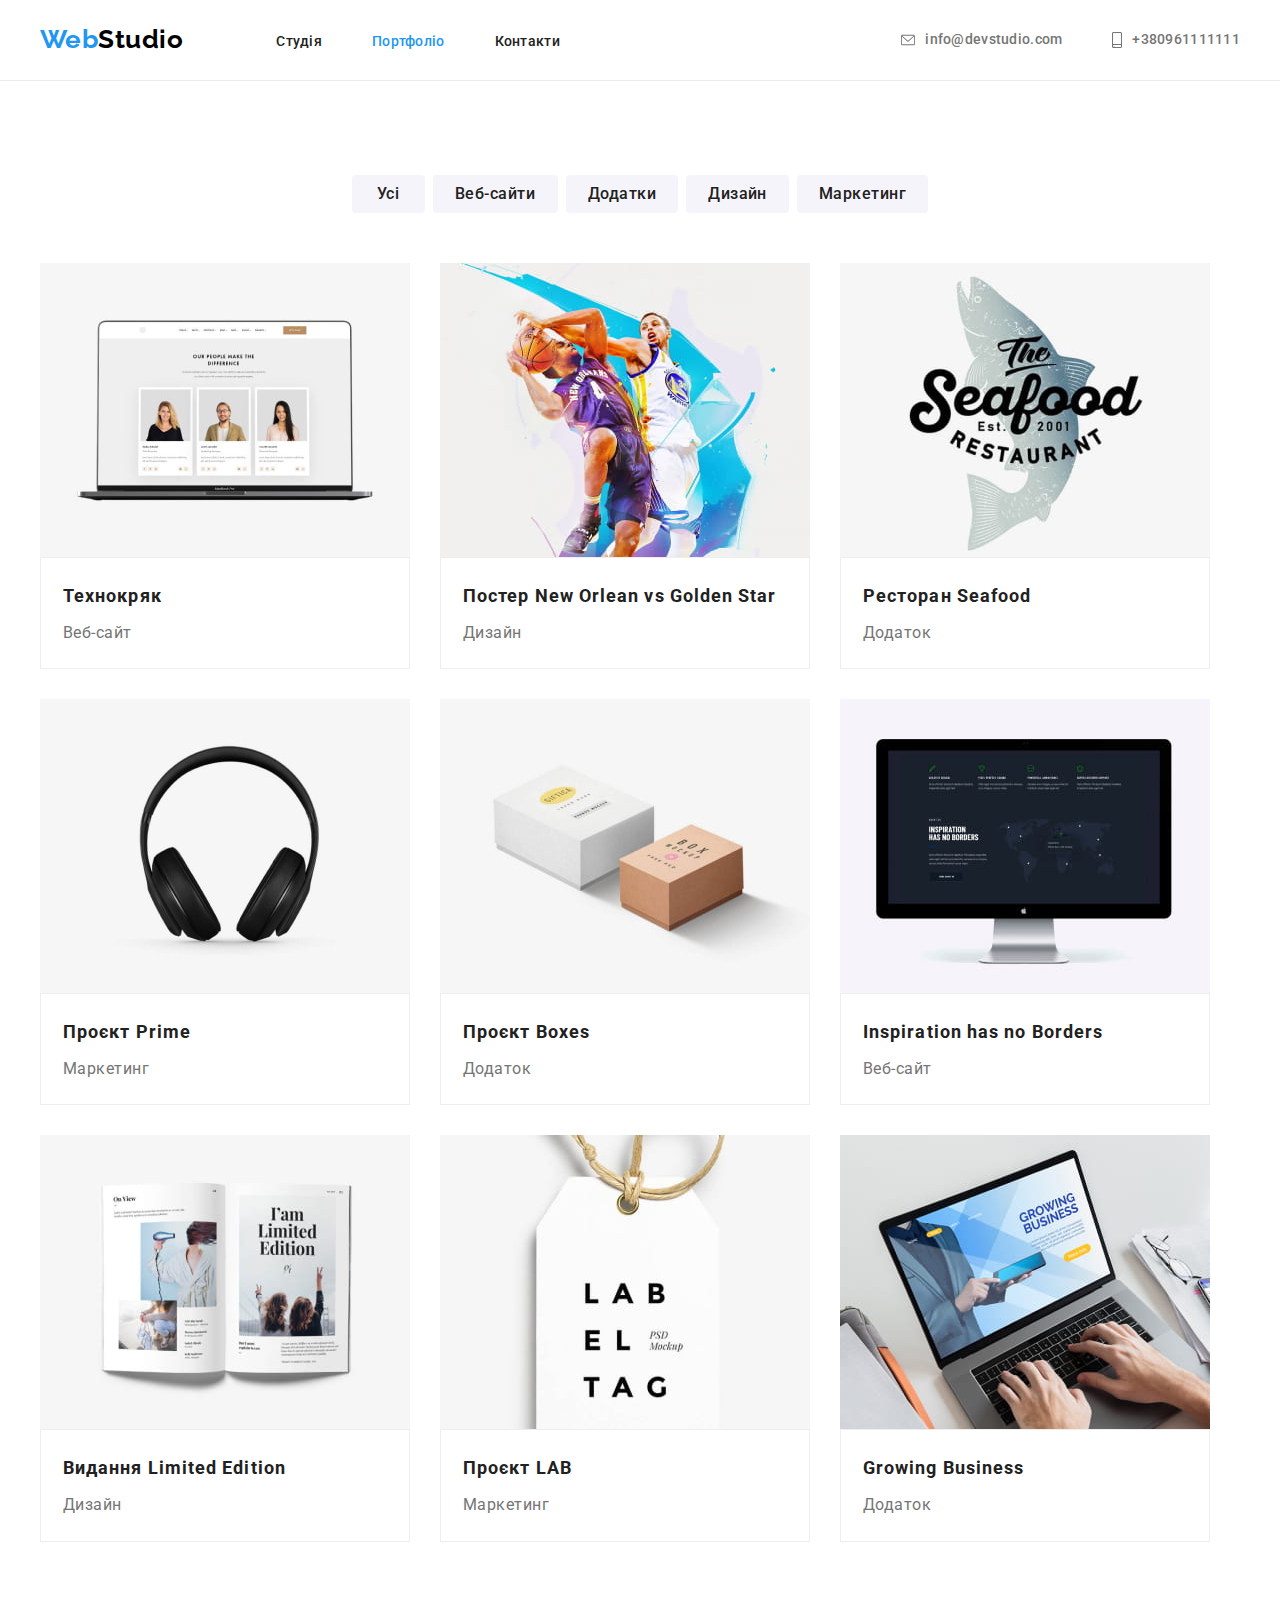
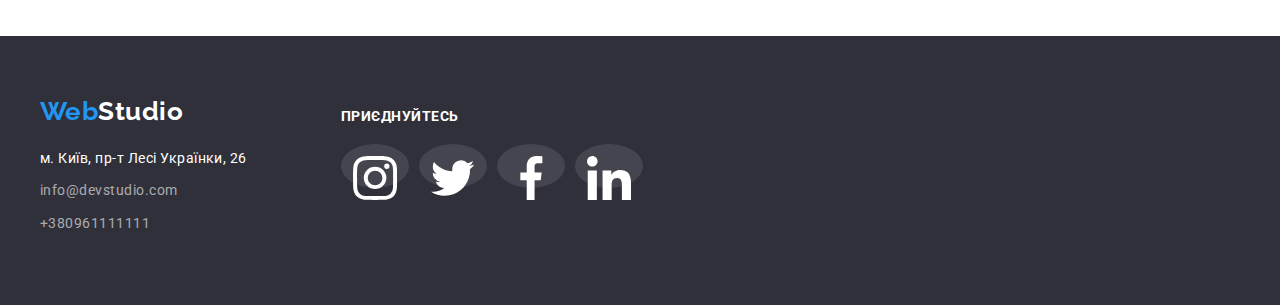
==== portfolio.html @ 8eee37da "first commit" ====
<!DOCTYPE html>
<html lang="en">
  <head>
    <meta charset="UTF-8" />
    <meta http-equiv="X-UA-Compatible" content="IE=edge" />
    <meta name="viewport" content="width=device-width, initial-scale=1.0" />

    <title>Portfolio</title>
    <link
      href="https://fonts.googleapis.com/css2?family=Raleway:wght@700&family=Roboto:wght@400;500;700;900&display=swap"
      rel="stylesheet"
    />
    <link
      rel="stylesheet"
      href="https://cdnjs.cloudflare.com/ajax/libs/modern-normalize/1.1.0/modern-normalize.min.css"
      integrity="sha512-wpPYUAdjBVSE4KJnH1VR1HeZfpl1ub8YT/NKx4PuQ5NmX2tKuGu6U/JRp5y+Y8XG2tV+wKQpNHVUX03MfMFn9Q=="
      crossorigin="anonymous"
      referrerpolicy="no-referrer"
    />
    <link rel="stylesheet" href="./css/styles.css" />
  </head>
  <body>
    <header class="site-header">
      <div class="container link-header">
        <nav class="nav general-nav">
          <a class="logo" href="./index.html"
            ><p><span class="logo-web">Web</span>Studio</p></a
          >
          <ul class="site-nav general-nav">
            <li class="nav-list">
              <a class="nav-link" href="./index.html">Студія</a>
            </li>
            <li class="nav-list">
              <a class="nav-link current" href="./portfolio.html">Портфоліо</a>
            </li>
            <li class="nav-list">
              <a class="nav-link" href="">Контакти</a>
            </li>
          </ul>
        </nav>

        <ul class="header-contacts">
          <li class="contact">
            <a href="mailto:info@devstudio.com" class="contact-info link">
              <svg class="icon-envelope icon" width="16" height="12">
                <use href="./images/icons.svg#icon-envelope"></use>
              </svg>
              <p>info@devstudio.com</p>
            </a>
          </li>
          <li class="contact">
            <a href="tel:+380961111111" class="contact-info link">
              <svg class="icon-smartphone icon" width="10" height="16">
                <use href="./images/icons.svg#icon-smartphone"></use>
              </svg>
              <p>+380961111111</p></a
            >
          </li>
        </ul>
      </div>
    </header>

    <main>
      <section class="section">
        <h1 class="visually-hidden">Приклади наших робіт</h1>
        <div class="container">
          <div class="btn">
            <ul class="portfolio-buttons">
              <li class="portfolio-list">
                <button type="button" class="button examples all">Усі</button>
              </li>
              <li>
                <button type="button" class="button examples web">Веб-сайти</button>
              </li>
              <li>
                <button type="button" class="button examples applications">Додатки</button>
              </li>
              <li>
                <button type="button" class="button examples design">Дизайн</button>
              </li>
              <li>
                <button type="button" class="button examples marketing">Маркетинг</button>
              </li>
            </ul>
          </div>

          <ul class="examples-img">
            <li class="example-list">
              <a class="examples-link" href="">
                <div class="img-portfolio-overlay">
                  <img
                    class="img-portfolio"
                    src="./images/technoquackcompr.jpg"
                    alt="laptop with website on monitor"
                    width="370"
                    height="294"
                  />

                  <div class="overlay">
                    <p class="titl-overlay">
                      Ресурс пропонує комплексні пропозиції з різним рівнем функціоналу та сервісів.
                      Все це дозволить відвідувачу отримати вичерпні відомості про компанію чи
                      приватну особу.
                    </p>
                  </div>
                </div>

                <div class="list-portfolio">
                  <h2 class="titl-portfolio">Технокряк</h2>
                  <p class="descr-type">Веб-сайт</p>
                </div>
              </a>
            </li>
            <li class="example-list">
              <a class="examples-link" href="">
                <div class="img-portfolio-overlay">
                  <img
                    class="img-portfolio"
                    src="./images/postercompr.jpg"
                    alt="poster with basketball players"
                    width="370"
                    height="294"
                  />
                  <div class="overlay">
                    <p class="titl-overlay">
                      Ресурс пропонує комплексні пропозиції з різним рівнем функціоналу та сервісів.
                      Все це дозволить відвідувачу отримати вичерпні відомості про компанію чи
                      приватну особу.
                    </p>
                  </div>
                </div>

                <div class="list-portfolio">
                  <h2 class="titl-portfolio">Постер New Orlean vs Golden Star</h2>
                  <p class="descr-type">Дизайн</p>
                </div>
              </a>
            </li>
            <li class="example-list">
              <a class="examples-link" href="">
                <div class="img-portfolio-overlay">
                  <img
                    class="img-portfolio"
                    src="./images/restaurantcompr.jpg"
                    alt="restaurant logo"
                    width="370"
                    height="294"
                  />
                  <div class="overlay">
                    <p class="titl-overlay">
                      Ресурс пропонує комплексні пропозиції з різним рівнем функціоналу та сервісів.
                      Все це дозволить відвідувачу отримати вичерпні відомості про компанію чи
                      приватну особу.
                    </p>
                  </div>
                </div>

                <div class="list-portfolio">
                  <h2 class="titl-portfolio">Ресторан Seafood</h2>
                  <p class="descr-type">Додаток</p>
                </div>
              </a>
            </li>
            <li class="example-list">
              <a class="examples-link" href="">
                <div class="img-portfolio-overlay">
                  <img
                    class="img-portfolio"
                    src="./images/primecompr.jpg"
                    alt="headphone"
                    width="370"
                    height="294"
                  />
                  <div class="overlay">
                    <p class="titl-overlay">
                      Ресурс пропонує комплексні пропозиції з різним рівнем функціоналу та сервісів.
                      Все це дозволить відвідувачу отримати вичерпні відомості про компанію чи
                      приватну особу.
                    </p>
                  </div>
                </div>

                <div class="list-portfolio">
                  <h2 class="titl-portfolio">Проєкт Prime</h2>
                  <p class="descr-type">Маркетинг</p>
                </div>
              </a>
            </li>
            <li class="example-list">
              <a class="examples-link" href="">
                <div class="img-portfolio-overlay">
                  <img
                    class="img-portfolio"
                    src="./images/boxescompr.jpg"
                    alt="two packing boxes"
                    width="370"
                    height="294"
                  />
                  <div class="overlay">
                    <p class="titl-overlay">
                      Ресурс пропонує комплексні пропозиції з різним рівнем функціоналу та сервісів.
                      Все це дозволить відвідувачу отримати вичерпні відомості про компанію чи
                      приватну особу.
                    </p>
                  </div>
                </div>

                <div class="list-portfolio">
                  <h2 class="titl-portfolio">Проєкт Boxes</h2>
                  <p class="descr-type">Додаток</p>
                </div>
              </a>
            </li>
            <li class="example-list">
              <a class="examples-link" href="">
                <div class="img-portfolio-overlay">
                  <img
                    class="img-portfolio"
                    src="./images/borderscompr.jpg"
                    alt="Apple computer"
                    width="370"
                    height="294"
                  />
                  <div class="overlay">
                    <p class="titl-overlay">
                      Ресурс пропонує комплексні пропозиції з різним рівнем функціоналу та сервісів.
                      Все це дозволить відвідувачу отримати вичерпні відомості про компанію чи
                      приватну особу.
                    </p>
                  </div>
                </div>

                <div class="list-portfolio">
                  <h2 class="titl-portfolio">Inspiration has no Borders</h2>
                  <p class="descr-type">Веб-сайт</p>
                </div>
              </a>
            </li>
            <li class="example-list">
              <a class="examples-link" href="">
                <div class="img-portfolio-overlay">
                  <img
                    class="img-portfolio"
                    src="./images/editioncompr.jpg"
                    alt="magazine spread"
                    width="370"
                    height="294"
                  />
                  <div class="overlay">
                    <p class="titl-overlay">
                      Ресурс пропонує комплексні пропозиції з різним рівнем функціоналу та сервісів.
                      Все це дозволить відвідувачу отримати вичерпні відомості про компанію чи
                      приватну особу.
                    </p>
                  </div>
                </div>

                <div class="list-portfolio">
                  <h2 class="titl-portfolio">Видання Limited Edition</h2>
                  <p class="descr-type">Дизайн</p>
                </div>
              </a>
            </li>
            <li class="example-list">
              <a class="examples-link" href="">
                <div class="img-portfolio-overlay">
                  <img
                    class="img-portfolio"
                    src="./images/labcompr.jpg"
                    alt="label"
                    width="370"
                    height="294"
                  />
                  <div class="overlay">
                    <p class="titl-overlay">
                      Ресурс пропонує комплексні пропозиції з різним рівнем функціоналу та сервісів.
                      Все це дозволить відвідувачу отримати вичерпні відомості про компанію чи
                      приватну особу.
                    </p>
                  </div>
                </div>

                <div class="list-portfolio">
                  <h2 class="titl-portfolio">Проєкт LAB</h2>
                  <p class="descr-type">Маркетинг</p>
                </div>
              </a>
            </li>
            <li class="example-list">
              <a class="examples-link" href="">
                <div class="img-portfolio-overlay">
                  <img
                    class="img-portfolio"
                    src="./images/growingcompr.jpg"
                    alt="workplace with laptop"
                    width="370"
                    height="294"
                  />
                  <div class="overlay">
                    <p class="titl-overlay">
                      Ресурс пропонує комплексні пропозиції з різним рівнем функціоналу та сервісів.
                      Все це дозволить відвідувачу отримати вичерпні відомості про компанію чи
                      приватну особу.
                    </p>
                  </div>
                </div>

                <div class="list-portfolio">
                  <h2 class="titl-portfolio">Growing Business</h2>
                  <p class="descr-type">Додаток</p>
                </div>
              </a>
            </li>
          </ul>
        </div>
      </section>
    </main>

    <footer class="footer-general">
      <div class="container footer-site">
        <div class="footer-primary">
          <a href="./index.html" class="logo-footer"
            ><p><span class="logo-web">Web</span>Studio</p></a
          >
          <address class="contact">
            <ul class="contacts-footer">
              <li class="contact-list">
                <p class="contact-descr">м. Київ, пр-т Лесі Українки, 26</p>
              </li>
              <li class="contact-list">
                <a href="mailto:info@devstudio.com" class="contact-footer">info@devstudio.com</a>
              </li>
              <li class="contact-list">
                <a href="tel:+380961111111" class="contact-footer">+380961111111</a>
              </li>
            </ul>
          </address>
        </div>

        <div class="foter-secondary">
          <h2 class="visually-hidden">Знаходьте нас в соцмережах!</h2>
          <h3 class="footer-titl">приєднуйтесь</h3>
          <div class="footer-social-conteiner">
            <ul class="footer-social">
              <li class="social-link-footer">
                <a class="icon-link-footer" href="https://www.instagram.com/" target="_blank">
                  <svg class="footer-icon" width="44" height="44">
                    <use href="./images/icons.svg#icon-instagram"></use>
                  </svg>
                </a>
              </li>
              <li class="social-link-footer">
                <a href="https://twitter.com/login?lang=ru" target="_blank">
                  <svg class="footer-icon" width="44" height="44">
                    <use href="./images/icons.svg#icon-Vectorbeard"></use>
                  </svg>
                </a>
              </li>
              <li class="social-link-footer">
                <a href="https://facebook.com/" target="_blank">
                  <svg class="footer-icon" width="44" height="44">
                    <use href="./images/icons.svg#icon-facebook"></use>
                  </svg>
                </a>
              </li>
              <li class="social-link-footer">
                <a href="https://ua.linkedin.com/" target="_blank">
                  <svg class="footer-icon" width="44" height="44">
                    <use href="./images/icons.svg#icon-linkedin"></use>
                  </svg>
                </a>
              </li>
            </ul>
          </div>
        </div>
      </div>
    </footer>
  </body>
</html>
---- css/styles.css ----
html {
    box-sizing: border-box;
}


:root {
    --praymare-text-color: #757575;
    --title-text-color: #212121;
    --logo-akcent-color: #2196F3;
    --praymary-background-color: #FFFFFF;
    --button-background-color: #F5F4FA;
    --portfolio-border-color: #EEEEEE;
    --header-border-color: #ECECEC;
    --logo-text-color: #000000;
    --hero-background-color: #C4C4C4;
    --footer-color: #2F303A;
    --icon-color: #AFB1B8;
    --social-footer-background: rgba(255, 255, 255, 0.1);
    


}
body {
    margin: 0;
    letter-spacing: 0.03em;
    font-family: Roboto, sans-serif;
    background-color:var(--praymary-background-color);
    color:var(--praymare-text-color);
}

h2,
h3,
h4,
ul,
p {
    margin: 0;
}

.section {
    padding-bottom: 94px;
    padding-top: 94px;
}

.container {
    width: 1200px;
    padding-right: 15px;
    padding-left: 15px;
    margin-left: auto;
    margin-right: auto;
}


/* скрыть h2 Переваги компанії, Портфолио */
.visually-hidden {
    position: absolute;
    width: 1px;
    height: 1px;
    margin: -1px;
    border: 0;
    padding: 0;

    white-space: nowrap;
    clip-path: inset(100%);
    clip: rect(0 0 0 0);
    overflow: hidden;
}


/* Убираем подчёркивание */
.site-nav,
.portfolio-buttons,
.examples-img,
.contacts-footer,
.main-benefits,
.main-work,
.team {
    list-style: none;
}

.nav .logo,
.footer-general .logo-footer,
.examples-img .examples-link,
.header-contacts .contact-info {
    text-decoration: none;
}


/* зміна кольору при наведенні курсору */
/* .header-contacts .contact-info:hover, */
.link:hover,
.link:focus,
.link:active,
.header-contacts .current,
.site-nav .nav-link:hover,
.site-nav .nav-link:focus, 
.site-nav .nav-link:active,
.site-nav.general-nav .current {
    color: var(--logo-akcent-color);
}

/* шапка, навигация */

.header-contacts .contact:nth-child(1) {
    margin-right: 50px;
}

.nav-link {
    padding: 32px 0;
}



.header-contacts {
    display: flex;
    align-items: center;
    margin-left: auto;
    padding-left: 0;
    list-style: none;
}

.contact-info.link {
    padding: 32px 0;    
}


.nav-list:not(:last-child) {
    margin-right: 50px;
}

.link-header {
    display: flex;
    padding-top: 0;
    padding-bottom: 0;
}

.site-header {
    border-bottom: 1px solid var(--header-border-color);
}

.link-conteiner {
    display: flex;
    justify-content: center;
}

.general-nav  {
    display: flex;
    align-items: center;
}


.logo {
    display: block;
    padding-top: 24px;
    padding-bottom: 25px;
    margin-right: 93px;
    margin-left: 0;

    font-family: Raleway, cursive;
    color: var(--logo-text-color);
    font-weight: 700;
    font-size: 26px;
    line-height: 1.2;
}

.logo-web {
    color: var(--logo-akcent-color);
}

.nav .nav-list {
    padding-left: 0;
}
.site-nav.general-nav {
    padding-left: 0;
}
.site-nav .nav-link{
    font-weight: 500;
    font-size: 14px;
    line-height: 1.14;
    letter-spacing: 0.02em;
    color:var(--title-text-color);
    text-decoration: none;
}

.contact-info {
    display: flex;
    align-items: center;
}
.icon-smartphone,
.icon-envelope {
    margin-right: 10px;
    fill: var(--praymare-text-color)
           
}
.contact-info:hover > .icon,
.contact-info:focus>.icon,
.contact-info:active>.icon {
    fill:var(--logo-akcent-color);
}

.contact-info {
    max-width: 161px;
    font-weight: 500;
    font-size: 14px;
    line-height: 1.14;
    letter-spacing: 0.02em;
    color: var(--praymare-text-color);
}

/* головна частина */
.section-hero {
    max-width: 1600px;
    margin-left: auto;
    margin-right: auto;
    background-color: var(--hero-background-color);
    background-image: linear-gradient(to right, rgba(47, 48, 58, 0.4), rgba(47, 48, 58, 0.4)), url(../images/ImgHW4compr.jpg);
    background-size: contain;
    background-position: center;

}

.hero {
    margin-bottom: 106px;
    padding-top: 200px;
    padding-bottom: 200px;
    text-align: center;
}

.title {
    width: 696px;
    margin-left: auto;
    margin-right: auto;
    margin-top: 0;
    margin-bottom: 30px;

    font-weight: 900;
    font-size: 44px;
    line-height: 1.36;
    text-transform: uppercase;
    text-align: center;
    letter-spacing: 0.06em;
    color:var(--praymary-background-color);
}
.button-title {
    border: none;
    padding: 10px 32px;
    cursor: pointer;
    min-width: 216px;

    box-shadow: 0px 4px 4px rgba(0, 0, 0, 0.15);
    border-radius: 4px;
    
    font-family: Roboto;
    font-weight: 700;
    font-size: 16px;
    line-height: 1.88;
    letter-spacing: 0.06em;
    color:var(--praymary-background-color);
    background:var(--logo-akcent-color);
   }

/* переваги */


.benefits-icon {
    width: 270px;
    height: 120px;
    padding: 25px 100px;
    margin-bottom: 30px;
    background-color: var(--button-background-color);
    border-radius: 4px;


}

.container.benefits-container {
    padding-top: 0;
    padding-bottom: 0;
}

.titl-benefits {
    margin-bottom: 10px;

    width: 270px;
    font-size: 14px;
    line-height: 1.14;
    color: var(--title-text-color);
    text-transform: uppercase;
}

.main-benefits li:not(:last-child) {
    margin-right: 30px;
}

.main-benefits {
    padding-left: 0;
    display: flex;
}

/* діяльність */

.work-section{
    padding-top: 82px;
}

.work-list {
    display: flex;
}
.main-work .work-list:not(:last-child) {
    margin-right: 30px;
}

.main-work {
    display: flex;
    padding-left: 0; 
}

.descr-benefits {
    width: 270px;
    font-size: 14px;
    line-height: 1.7;
}

/* команда */
.team .team-link {
    background-color: var(--praymary-background-color);
    box-shadow: 0px 2px 1px rgba(0, 0, 0, 0.2), 0px 1px 1px rgba(0, 0, 0, 0.14), 0px 1px 3px rgba(0, 0, 0, 0.12);
        border-radius: 0px 0px 4px 4px;
    padding-bottom: 30px;
}

.section.section-team {
    background-color: var(--button-background-color);
}

.team .team-link:not(:last-child) {
    margin-right: 30px;
}

.team {
    display: flex;
    padding-left: 0%;
    
}



.social-conteiner {
    display: flex;
    max-width: 206px;
    height: 44px;
    margin-left: auto;
    margin-right: auto;
}



.conteiner-team {
    display: inline-block;
    padding-top: 94px;
}

.titl-main {
    margin-bottom: 50px;
    font-size: 36px;
    line-height: 1.17;
    text-align: center;
    color: var(--title-text-color);
}



.team-icon {
    padding: 12px;
    fill:var(--icon-color);
 
}


.social-link {
    border-radius: 50%;
    background-color: var(--praymary-background-color);
}

.social-link:hover,
.social-link:focus {
    background-color: #2196F3;
}

.social-link:hover> .links .team-icon,
.social-link:focus>.links .team-icon {
    fill: #FFFFFF;
}


.team .social-link:not(:last-child) {
    margin-right: 10px;
}



.descr-job {
    margin-top: 10px;
    margin-bottom: 16px;
    font-size: 16px;
    line-height: 1.19;
    text-align: center;
}

.titl-name {
    margin-top: 30px;
    min-width: 104px;

    font-weight: 500;
    font-size: 16px;
    line-height: 1.19;
    text-align: center;
    color:var(--title-text-color);
}

/* клієнти */

.client-icon {
    display: block;
    fill: var(--icon-color);
}

.client-link:hover,
.client-link:focus{
    border: 1px solid var(--logo-akcent-color);
}

.client-link:hover> .icon-link .client-icon {
    fill: var(--logo-akcent-color);
}



.client-link {
    padding: 16px 32px;
    min-width: 170px;
    border: 1px solid var(--icon-color);

}
.clients {
    display: flex;
    list-style: none;
    text-decoration: none;
    padding: 0;
    justify-content: center;


}
.clients .client-link:not(:last-child) {
    margin-right: 30px;
}

/* портфолио button */


.list-portfolio {
    padding: 20px 22px;
    min-width: 322px;
    border: 1px solid var(--portfolio-border-color)
}

.examples-img {
    margin-top: 50px;
    padding-left: 0;
    display: flex;
    flex-wrap: wrap;
    gap: 30px;
    flex-basis: 13.3%;
}

.button {
    border: none;
    box-sizing: border-box;
}

.portfolio-buttons {
    display: flex;
    justify-content: center;
    padding-left: 0;
}

.portfolio-buttons li:not(:last-child) {
    margin-right: 8px;
}

.titl-portfolio {
    margin-bottom: 4px;
    min-width: 322px;
    
    color: var(--title-text-color);
    font-size: 18px;
    line-height: 2.0;
    letter-spacing: 0.06em;

}

.img-portfolio {
    margin-right: 0;
    display: block;
 }

.btn {
    margin-bottom: 50px;
    width: 1200px;
    display: inline;
    text-align: center;
}

.all {
    min-width: 73px;
}
.web {
    min-width: 125px;
}

.applications {
    min-width: 112px;
}

.design {
    min-width: 103px;
}

.marketing {
    min-width: 130px;
} 

/* оверлей */

.titl-overlay {
    font-family: 'Roboto';
    font-style: normal;
    font-weight: 400;
    font-size: 18px;
    line-height: 1.55;
    letter-spacing: 0.03em;
}

.img-portfolio-overlay {
    position: relative;
    overflow: hidden;
}

.overlay {
    position: absolute;
    top: 0;
    left: 0;
    width: 100%;
    height: 100%;
    padding: 63px 24px;
    color: var(--praymary-background-color);
    background-color:var(--logo-akcent-color);
    
    transform: translateY(100%);
    transition: transform 250ms ease;
}

.examples-img .example-list:hover .examples-link .overlay {
    transform: translateY(0);
}


/* оверлей */


.example-list:hover,
.example-list:hover {
    box-shadow: 1px 4px 6px 0 rgba(0, 0, 0, 16%), 0 4px 4px 0 rgba(0, 0, 0, 25%);

}

.button.examples {
    padding: 6px 22px;
    cursor: pointer;
    letter-spacing: 0.03em;
    font-family: 'Roboto';
    font-weight: 500;
    font-size: 16px;
    line-height: 1.63;
    border-radius: 4px;
    background: var(--button-background-color);
    color: var(--title-text-color);
}

.button:hover,
.button:focus {
    background: var(--logo-akcent-color);
    color: var(--praymary-background-color);
    box-shadow: 0 4px 4px 0 rgba(0, 0, 0, 25%);
}


.descr-type {
    min-width: 322px;

    color: var(--praymare-text-color);
    font-size: 16px;
    line-height: 1.88;
}

.example {
    font-size: 24px;
    color: var(--title-text-color);
    font-style: italic;
}

.example-deskr {
    font-style: initial;
}

/* футер */


.contact-footer {
    display: block;
    text-decoration: none;
    min-width: 231px;
    margin-bottom: 9px;
    padding-left: 0;
    margin-left: 0;
    color: rgba(255, 255, 255, 0.6);

}

.contacts-footer {
    padding-left: 0;
} 

.contact-descr {
    min-width: 231px;
    padding-left: 0;
    margin-bottom: 9px;
}

.container.footer-site {
    display: flex;
    padding-top: 0;
    padding-bottom: 0;
}

.footer-general {
    display: flex;
    padding-top: 60px;
    padding-bottom: 60px;

    background:var(--footer-color);
}

.contact-list {
    padding: 0;
    margin: 0;
}

.contacts-footer .contact-list:not(:last-child) {
    margin-bottom: 9px;
}
.contact {
    font-style: normal;
    font-size: 14px;
    line-height: 1.7;
    color: var(--praymary-background-color);
}

.logo-footer {
    margin-bottom: 20px;
    margin-left: 0;
    display: block;
   
    font-weight: 700;
    font-size: 26px;
    line-height: 1.2;
    font-family: Raleway, cursive;
    color: var(--praymary-background-color);
}

.contact-footer:hover,
.contact-footer:focus {
    color: var(--logo-akcent-color);
}

.footer-titl {

    margin-bottom: 20px;
    color: var(--praymary-background-color);
    text-transform: uppercase;
    font-size: 14px;
   
}

.footer-primary {
    margin-right: 70px;
}

.foter-secondary {
    margin-top: 12px;
    height: 80px;
}

.footer-social {
    display: flex;
    padding-left: 0%;

}

.social-link-footer {
    list-style: none;
    background-color: var(--social-footer-background);
    border-radius: 50%;

}

.social-link-footer:hover {
    background-color: var(--logo-akcent-color);
}

.footer-social-conteiner {
    display: flex;
    height: 44px;
    margin-left: auto;
    margin-right: auto;
}

.icon-link-footer {
    min-width: 206px;

}

.social-link-footer:not(:last-child) {
    margin-right: 10px;
}

.footer-icon {
    padding: 12px;
    fill: var(--praymary-background-color);

}
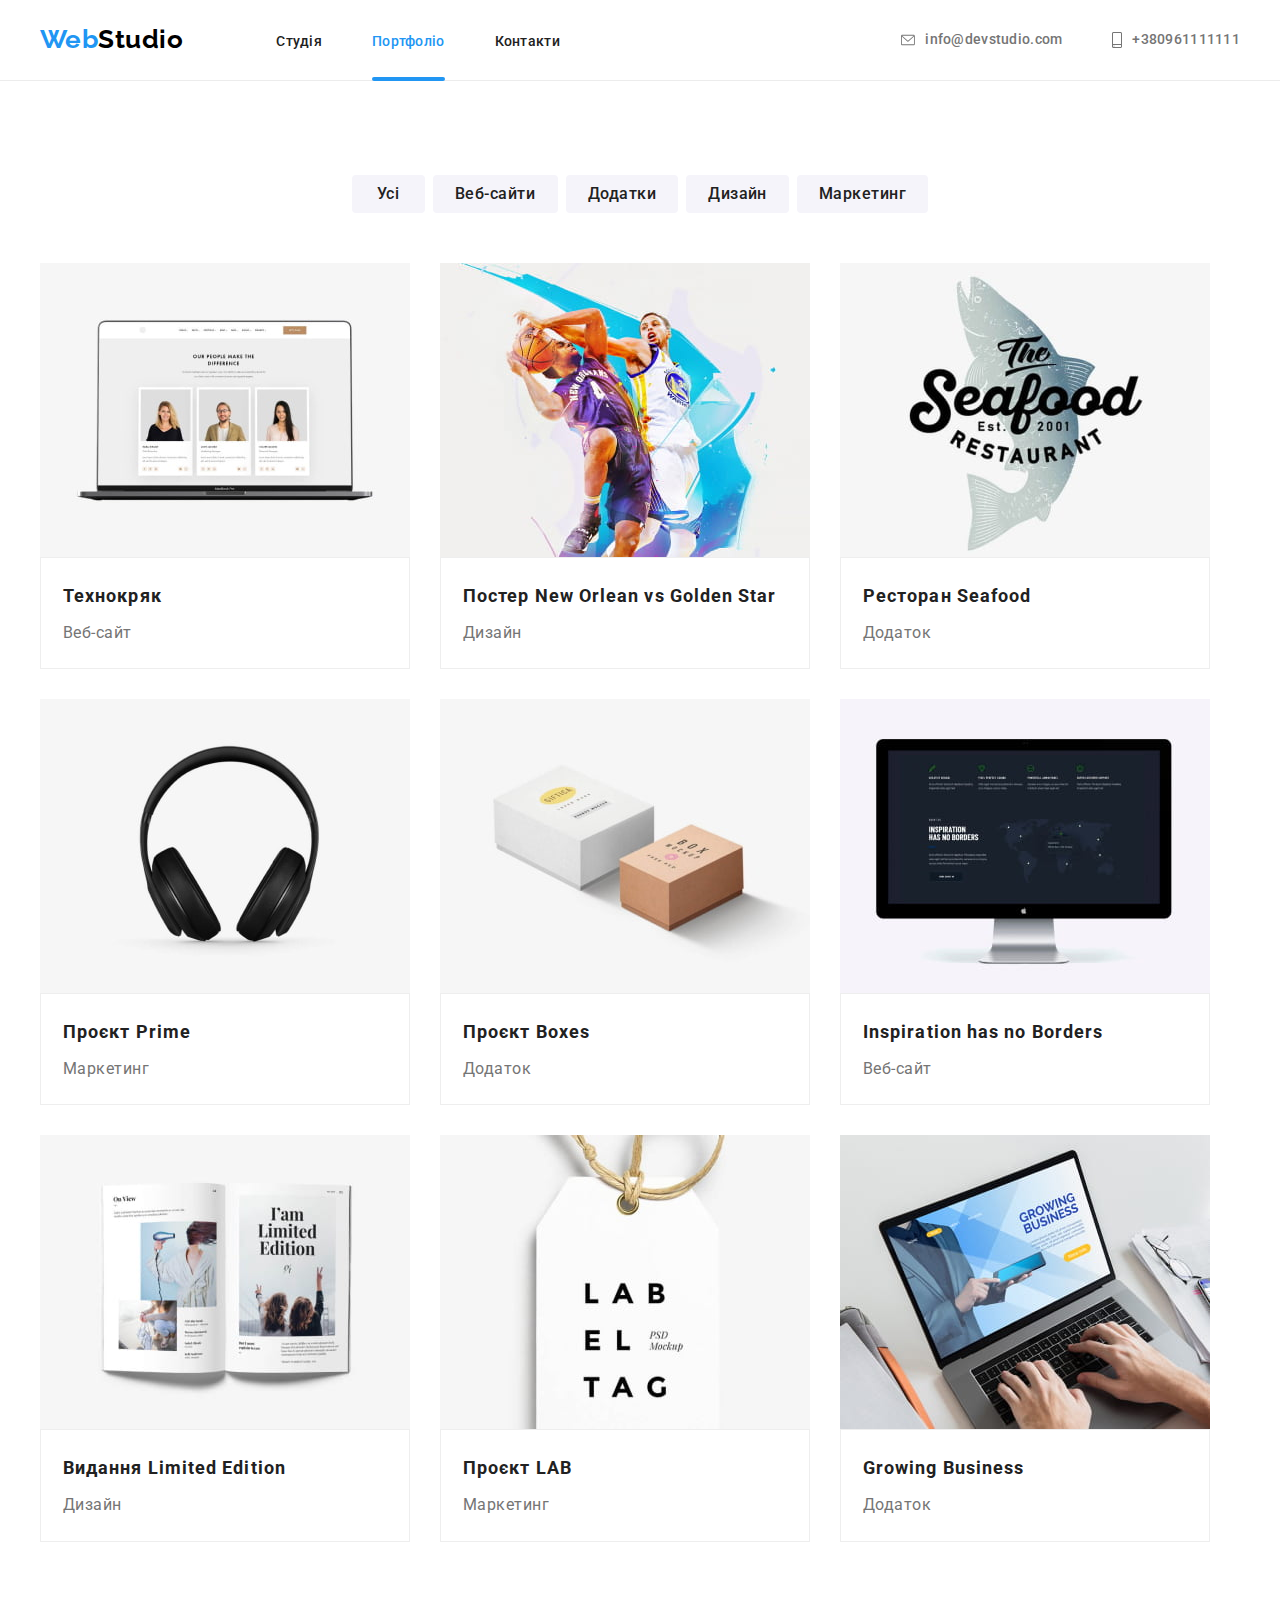
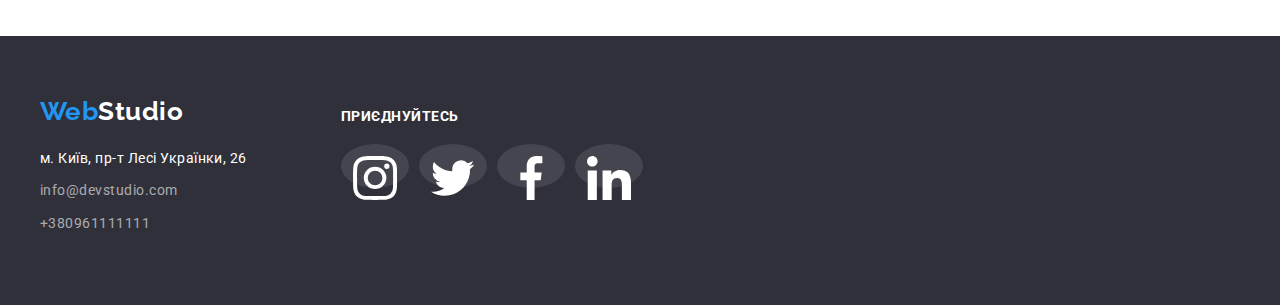
==== commit 7769c485: "first modal block commit" ====
--- a/portfolio.html
+++ b/portfolio.html
@@ -375,5 +375,6 @@
         </div>
       </div>
     </footer>
+    <script src="./js/modal.js"></script>
   </body>
 </html>
--- a/css/styles.css
+++ b/css/styles.css
@@ -1,7 +1,6 @@
 html {
     box-sizing: border-box;
 }
-
 
 :root {
     --praymare-text-color: #757575;
@@ -85,8 +84,6 @@
 }
 
 
-/* зміна кольору при наведенні курсору */
-/* .header-contacts .contact-info:hover, */
 .link:hover,
 .link:focus,
 .link:active,
@@ -96,6 +93,7 @@
 .site-nav .nav-link:active,
 .site-nav.general-nav .current {
     color: var(--logo-akcent-color);
+   
 }
 
 /* шапка, навигация */
@@ -108,6 +106,20 @@
     padding: 32px 0;
 }
 
+.nav-link.current {
+    position: relative;
+}
+
+.nav-link.current::after {
+    display: block;
+    position: absolute;
+    content: "";
+    height: 4px;
+    width: 100%;
+    background-color:var(--logo-akcent-color);
+    border-radius: 2px;
+    bottom: 0;
+}
 
 
 .header-contacts {
@@ -116,6 +128,7 @@
     margin-left: auto;
     padding-left: 0;
     list-style: none;
+
 }
 
 .contact-info.link {
@@ -179,11 +192,18 @@
     letter-spacing: 0.02em;
     color:var(--title-text-color);
     text-decoration: none;
+
+    transition-duration: 250ms;
+    transition-timing-function: cubic-bezier(0.4, 0, 0.2, 1);
+
 }
 
 .contact-info {
     display: flex;
     align-items: center;
+    transition-duration: 250ms;
+    transition-timing-function: cubic-bezier(0.4, 0, 0.2, 1);
+    
 }
 .icon-smartphone,
 .icon-envelope {
@@ -223,6 +243,7 @@
     padding-top: 200px;
     padding-bottom: 200px;
     text-align: center;
+    position: relative;
 }
 
 .title {
@@ -258,6 +279,43 @@
     background:var(--logo-akcent-color);
    }
 
+   /* модальне вікно */
+
+   .backdrop.is-hidden {
+    visibility: hidden;
+    opacity: 0;
+    pointer-events: none;
+   }
+
+   .backdrop {
+    /* z-index: -1; */
+    position: fixed;
+    top: 0;
+    left: 0;
+    width: 100%;
+    height: 100%;
+    background: rgba(0, 0, 0, 0.2);
+    opacity: 1;
+    visibility: visible;
+    transition: opasity 240ms cubic-bezier(0.4, 0, 0.2, 1) visible 240ms cubic-bezier(0.4, 0, 0.2, 1);
+
+
+   }
+
+   .modal{
+    position: absolute;
+    width: 528px;
+    height: 581px;
+    top: 50%;
+    left: 50%;
+    transform: translate(-50%, -50%);
+    background: #FFFFFF;
+    box-shadow: 0px 1px 3px rgba(0, 0, 0, 0.12), 0px 1px 1px rgba(0, 0, 0, 0.14), 0px 2px 1px rgba(0, 0, 0, 0.2);
+    border-radius: 4px;
+    opacity: 20;
+   }
+
+
 /* переваги */
 
 
@@ -296,35 +354,75 @@
     display: flex;
 }
 
-/* діяльність */
-
-.work-section{
-    padding-top: 82px;
-}
-
-.work-list {
-    display: flex;
-}
-.main-work .work-list:not(:last-child) {
-    margin-right: 30px;
-}
-
-.main-work {
-    display: flex;
-    padding-left: 0; 
-}
-
 .descr-benefits {
     width: 270px;
     font-size: 14px;
     line-height: 1.7;
 }
 
+/* діяльність */
+
+.work-section{
+    padding-top: 82px;
+}
+
+.work-list {
+    display: flex;
+}
+.main-work .work-list:not(:last-child) {
+    margin-right: 30px;
+}
+
+.main-work {
+    display: flex;
+    padding-left: 0; 
+}
+
+.img-work {
+    display: block;
+}
+
+.desktop {
+    padding: 27px 106px;
+}
+.applications-overlay {
+    padding: 27px 112px;
+}
+
+.design-overlay {
+    padding: 27px 94px;
+}
+
+.work-img-overlay {
+    position: relative;
+    overflow: hidden;
+}
+
+.work-overlay {
+    width: 370px;
+    position: absolute;
+    bottom: 0;
+    background: rgba(47, 48, 58, 0.8);
+
+}
+
+.work-titl {
+    text-align: center;
+    font-size: 14px;
+    line-height: 1.14;
+    text-transform: uppercase;
+    color: var(--praymary-background-color);
+}
+
+
+
+
+
 /* команда */
 .team .team-link {
     background-color: var(--praymary-background-color);
     box-shadow: 0px 2px 1px rgba(0, 0, 0, 0.2), 0px 1px 1px rgba(0, 0, 0, 0.14), 0px 1px 3px rgba(0, 0, 0, 0.12);
-        border-radius: 0px 0px 4px 4px;
+    border-radius: 0px 0px 4px 4px;
     padding-bottom: 30px;
 }
 
@@ -379,6 +477,10 @@
 .social-link {
     border-radius: 50%;
     background-color: var(--praymary-background-color);
+
+    transition-duration: 250ms;
+    transition-timing-function: cubic-bezier(0.4, 0, 0.2, 1);
+
 }
 
 .social-link:hover,
@@ -389,13 +491,13 @@
 .social-link:hover> .links .team-icon,
 .social-link:focus>.links .team-icon {
     fill: #FFFFFF;
+    
 }
 
 
 .team .social-link:not(:last-child) {
     margin-right: 10px;
 }
-
 
 
 .descr-job {
@@ -429,7 +531,8 @@
     border: 1px solid var(--logo-akcent-color);
 }
 
-.client-link:hover> .icon-link .client-icon {
+.client-link:hover> .icon-link .client-icon,
+.client-link:focus>.icon-link .client-icon {
     fill: var(--logo-akcent-color);
 }
 
@@ -439,6 +542,9 @@
     padding: 16px 32px;
     min-width: 170px;
     border: 1px solid var(--icon-color);
+
+    transition-duration: 250ms;
+    transition-timing-function: cubic-bezier(0.4, 0, 0.2, 1);
 
 }
 .clients {
@@ -532,12 +638,9 @@
 /* оверлей */
 
 .titl-overlay {
-    font-family: 'Roboto';
-    font-style: normal;
-    font-weight: 400;
     font-size: 18px;
     line-height: 1.55;
-    letter-spacing: 0.03em;
+
 }
 
 .img-portfolio-overlay {
@@ -556,19 +659,25 @@
     background-color:var(--logo-akcent-color);
     
     transform: translateY(100%);
-    transition: transform 250ms ease;
-}
-
-.examples-img .example-list:hover .examples-link .overlay {
+    transition-duration: 240ms;
+    transition-timing-function: cubic-bezier(0.4, 0, 0.2, 1);
+}
+
+.examples-img .example-list:hover .examples-link .overlay,
+.examples-img .example-list:focus .examples-link .overlay {
     transform: translateY(0);
 }
 
 
 /* оверлей */
 
+.example-list {
+    transition-duration: 240ms;
+    transition-timing-function: cubic-bezier(0.4, 0, 0.2, 1);
+}
 
 .example-list:hover,
-.example-list:hover {
+.example-list:focus {
     box-shadow: 1px 4px 6px 0 rgba(0, 0, 0, 16%), 0 4px 4px 0 rgba(0, 0, 0, 25%);
 
 }
@@ -584,6 +693,9 @@
     border-radius: 4px;
     background: var(--button-background-color);
     color: var(--title-text-color);
+
+    transition-duration: 240ms;
+    transition-timing-function: cubic-bezier(0.4, 0, 0.2, 1);
 }
 
 .button:hover,
@@ -624,10 +736,15 @@
     margin-left: 0;
     color: rgba(255, 255, 255, 0.6);
 
+    transition-duration: 240ms;
+    transition-timing-function: cubic-bezier(0.4, 0, 0.2, 1);
+
 }
 
 .contacts-footer {
     padding-left: 0;
+
+
 } 
 
 .contact-descr {
@@ -663,6 +780,11 @@
     font-size: 14px;
     line-height: 1.7;
     color: var(--praymary-background-color);
+
+    transition-property: color;
+    transition-duration: 250ms;
+    transition-timing-function: cubic-bezier(0.4, 0, 0.2, 1);
+
 }
 
 .logo-footer {
@@ -711,9 +833,13 @@
     background-color: var(--social-footer-background);
     border-radius: 50%;
 
-}
-
-.social-link-footer:hover {
+    transition-duration: 240ms;
+    transition-timing-function: cubic-bezier(0.4, 0, 0.2, 1);
+
+}
+
+.social-link-footer:hover,
+.social-link-footer:focus {
     background-color: var(--logo-akcent-color);
 }
 
